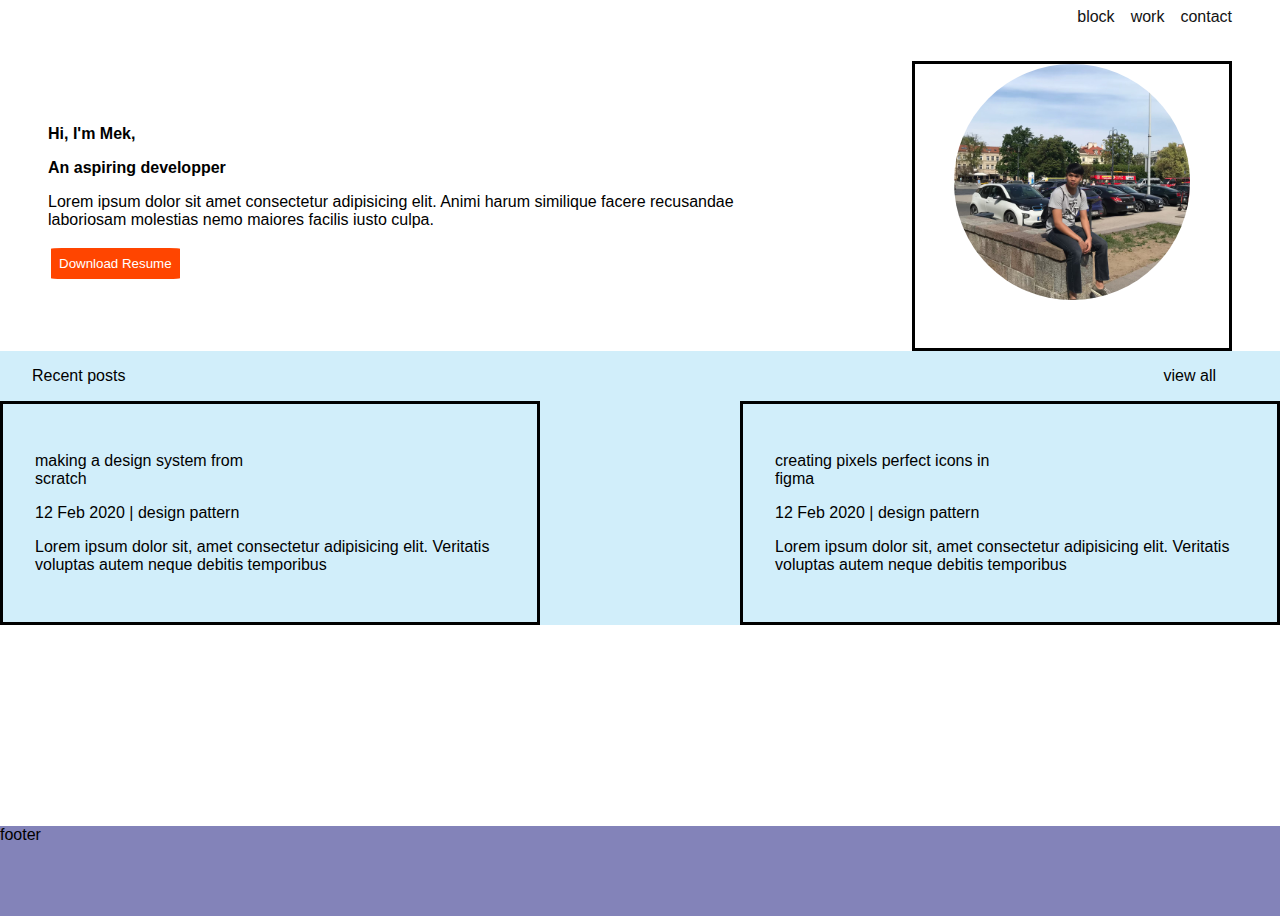
==== index.html @ b4091b67 "Deploy to measure resolution for layout" ====
<!DOCTYPE html>
<html lang="en">
<head>
    <meta charset="UTF-8">
    <meta name="viewport" content="width=device-width, initial-scale=1.0">
    <title>Figma_index</title>
    <link rel="stylesheet" href="./style.css">
</head>
<body>
    <div class="figmaHeader">
        <div class="nav">
            <a href="#">block</a>
            <a href="#">work</a>
            <a href="#">contact</a>
        </div>

    </div>
   
    <main>
        <div class="figmaMain">
            <div class="container">
                <div class="intro">
                    <div class="introContent">
                        <div class="introContentText">

                            <p><strong>Hi, I'm Mek,</strong></p>
                            <p><strong>An aspiring developper</strong></p>
                            
                            <p>Lorem ipsum dolor sit amet consectetur adipisicing elit. Animi harum similique facere recusandae laboriosam molestias nemo maiores facilis iusto culpa.</p>
                        </div>
                        <button>Download Resume</button>
                        
                    </div>
                    <div class="introImage">
                        <img src="./pics/portrait.jpg" alt="">
                    </div>

                </div>
                <div class="recentPost">
                    <div class="recentPostDisplay">
                        <p>Recent posts</p>
                        <p>view all</p>
                    </div>
                    <div class="recentPost1">
                     
                            <div class="left_recent_post">
                                <p>making a design system from <br>scratch</p>
                                <p> 12 Feb 2020 | design pattern</p>
                                <p>Lorem ipsum dolor sit, amet consectetur adipisicing elit. Veritatis voluptas autem neque debitis temporibus </p>
                            </div>
                            
                                <div class="right_recent_post">
                                    <p>creating pixels perfect icons in <br>figma</p>
                                    <p> 12 Feb 2020 | design pattern</p>
                                <p>Lorem ipsum dolor sit, amet consectetur adipisicing elit. Veritatis voluptas autem neque debitis temporibus </p>
                                </div>
                        </div>
                       

                    </div>
                </div>
                <div class="featuredWork">
                    
                </div>
            </div>
        </div>
    </main>
    <footer>
        <div class="figmaFooter">
          footer
        </div>
    </footer>
</body>
</html>
---- style.css ----
/* global start */
*{
    box-sizing: border-box;
    font-family: sans-serif;
}

a{
    text-decoration: none;
    color: rgb(19, 19, 19);
    /* background-color: red; */
}

body{
    margin: 0;
    padding: 0;
}
/* global end */

/* index start */

/* Header start */
.figmaHeader{
    display: flex;
    /* background-color: rgb(0, 255, 157); */
    /* border:solid black; */
    width: 100vw;
    justify-content: flex-end;
    padding-right: 48px;
    padding-top: 8px;
    height: 5vh;
    

}

.nav{
    display: flex;
    gap: 16px;
}

/* .nav > :nth-child(2){
    color: red;
} */
/* Header end */


/* main start */
.figmaMain{
    /* background-color: green; */
    height: 85vh;
    /* border: solid purple; */
    margin-top: 16px;

}

.intro{
    /* background-color: #d71919; */
    display: flex;
    justify-content: space-around;

}



.introImage{

    display: flex;
    justify-content: center;
    border: solid black;
    width: 25%;
    height: 25%;
    padding-bottom: 48px;
}

.introImage img{
    border-radius: 50%;
    width: 75%;
    height: 75%;
}

.introContent{
    /* border: solid black; */
    width: 60%;
    padding-top: 48px;
}

.introContent button{
    background-color: orangered;
    border: solid white;
    color: white;
    padding: 8px;
    border-radius: 10%;
    
}

.recentPost{
    display: flex;
    flex-direction: column;
    background-color: #d1eefa;

}

.recentPostDisplay{
    padding-left: 32px;
    padding-right: 64px ;
    display: flex;
    flex-direction: row;
    justify-content: space-between;
}

.recentPost1{
    display: flex;
    flex-direction: row;
    justify-content: space-around;
    /* border: solid black; */
    gap: 200px;
}
.left_recent_post,.right_recent_post{
border: solid black;
padding: 32px;
}

/* main End */

/* footer Start */
.figmaFooter{
    background-color: rgb(131, 131, 185);
    height: 10vh;

    


}
/* footer End */

/* index end */
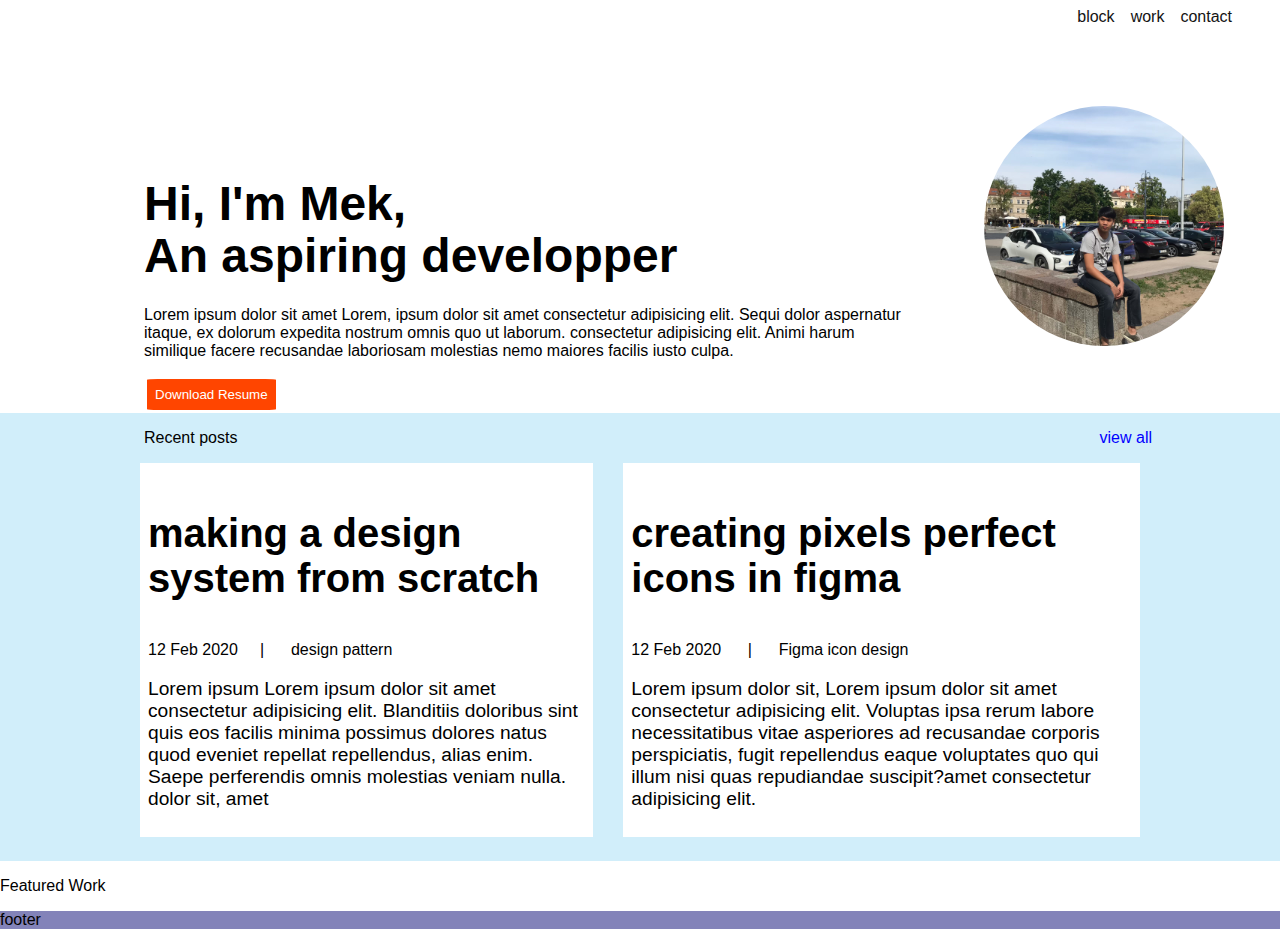
==== commit 13ba4408: "added recent post, check further layout" ====
--- a/index.html
+++ b/index.html
@@ -26,7 +26,7 @@
                             <p><strong>Hi, I'm Mek,</strong></p>
                             <p><strong>An aspiring developper</strong></p>
                             
-                            <p>Lorem ipsum dolor sit amet consectetur adipisicing elit. Animi harum similique facere recusandae laboriosam molestias nemo maiores facilis iusto culpa.</p>
+                            <p>Lorem ipsum dolor sit amet Lorem, ipsum dolor sit amet consectetur adipisicing elit. Sequi dolor aspernatur itaque, ex dolorum expedita nostrum omnis quo ut laborum. consectetur adipisicing elit. Animi harum similique facere recusandae laboriosam molestias nemo maiores facilis iusto culpa.</p>
                         </div>
                         <button>Download Resume</button>
                         
@@ -44,15 +44,21 @@
                     <div class="recentPost1">
                      
                             <div class="left_recent_post">
-                                <p>making a design system from <br>scratch</p>
-                                <p> 12 Feb 2020 | design pattern</p>
-                                <p>Lorem ipsum dolor sit, amet consectetur adipisicing elit. Veritatis voluptas autem neque debitis temporibus </p>
+                                <p><strong>
+
+                                    making a design system from scratch</p>
+                                </strong>
+                                <p> 12 Feb 2020 &nbsp;&nbsp;&nbsp;&nbsp;|&nbsp;&nbsp;&nbsp;&nbsp;&nbsp; design pattern</p>
+                                <p>Lorem ipsum Lorem ipsum dolor sit amet consectetur adipisicing elit. Blanditiis doloribus sint quis eos facilis minima possimus dolores natus quod eveniet repellat repellendus, alias enim. Saepe perferendis omnis molestias veniam nulla. dolor sit, amet </p>
                             </div>
                             
                                 <div class="right_recent_post">
-                                    <p>creating pixels perfect icons in <br>figma</p>
-                                    <p> 12 Feb 2020 | design pattern</p>
-                                <p>Lorem ipsum dolor sit, amet consectetur adipisicing elit. Veritatis voluptas autem neque debitis temporibus </p>
+                                    <p><strong>
+                                        creating pixels perfect icons in figma</p>
+
+                                    </strong>
+                                    <p> 12 Feb 2020 &nbsp;&nbsp;&nbsp;&nbsp;&nbsp;|&nbsp;&nbsp;&nbsp;&nbsp;&nbsp; Figma icon design</p>
+                                <p>Lorem ipsum dolor sit, Lorem ipsum dolor sit amet consectetur adipisicing elit. Voluptas ipsa rerum labore necessitatibus vitae asperiores ad recusandae corporis perspiciatis, fugit repellendus eaque voluptates quo qui illum nisi quas repudiandae suscipit?amet consectetur adipisicing elit. </p>
                                 </div>
                         </div>
                        
@@ -60,6 +66,7 @@
                     </div>
                 </div>
                 <div class="featuredWork">
+                    <p>Featured Work</p>
                     
                 </div>
             </div>
--- a/style.css
+++ b/style.css
@@ -27,7 +27,7 @@
     justify-content: flex-end;
     padding-right: 48px;
     padding-top: 8px;
-    height: 5vh;
+    /* height: 5vh; */
     
 
 }
@@ -46,9 +46,9 @@
 /* main start */
 .figmaMain{
     /* background-color: green; */
-    height: 85vh;
+    /* height: 85vh; */
     /* border: solid purple; */
-    margin-top: 16px;
+    margin-top: 80px;
 
 }
 
@@ -65,7 +65,7 @@
 
     display: flex;
     justify-content: center;
-    border: solid black;
+    /* border: solid black; */
     width: 25%;
     height: 25%;
     padding-bottom: 48px;
@@ -81,6 +81,14 @@
     /* border: solid black; */
     width: 60%;
     padding-top: 48px;
+    margin-left: 128px;
+}
+
+.introContentText  p:nth-child(1)
+, .introContentText p:nth-child(2){
+    font-size: 3rem;
+    line-height: 4px;
+
 }
 
 .introContent button{
@@ -96,15 +104,21 @@
     display: flex;
     flex-direction: column;
     background-color: #d1eefa;
+    padding-bottom: 16px;
 
 }
 
 .recentPostDisplay{
-    padding-left: 32px;
-    padding-right: 64px ;
+    padding-left: 16px;
+    padding-right: 128px ;
     display: flex;
     flex-direction: row;
     justify-content: space-between;
+    margin-left: 128px;
+}
+
+.recentPostDisplay p:nth-child(2){
+    color: blue;
 }
 
 .recentPost1{
@@ -112,19 +126,44 @@
     flex-direction: row;
     justify-content: space-around;
     /* border: solid black; */
-    gap: 200px;
+    gap: 30px;
+    margin-right:140px;
+    margin-left: 140px;
+    /* margin-bottom: 32px; */
+    /* padding-bottom: 128px; */
 }
 .left_recent_post,.right_recent_post{
-border: solid black;
-padding: 32px;
+/* border: solid black; */
+background-color: #fff;
+padding: 8px;
+margin-bottom: 8px;
 }
 
+.left_recent_post p:first-child,.right_recent_post p:first-child{
+    font-size: 2.5rem;
+}
+
+.left_recent_post p:nth-child(4),.right_recent_post p:nth-child(4){
+    font-size: 1.2rem;
+}
+
+.left_recent_post_1{
+    display: flex;
+    flex-direction: row;
+    justify-content: center;
+    gap: 1px;
+    
+}
+
+.left_recent_post_1 p{
+    font-size: 1rem;
+}
 /* main End */
 
 /* footer Start */
 .figmaFooter{
     background-color: rgb(131, 131, 185);
-    height: 10vh;
+    /* height: 10vh; */
 
     
 
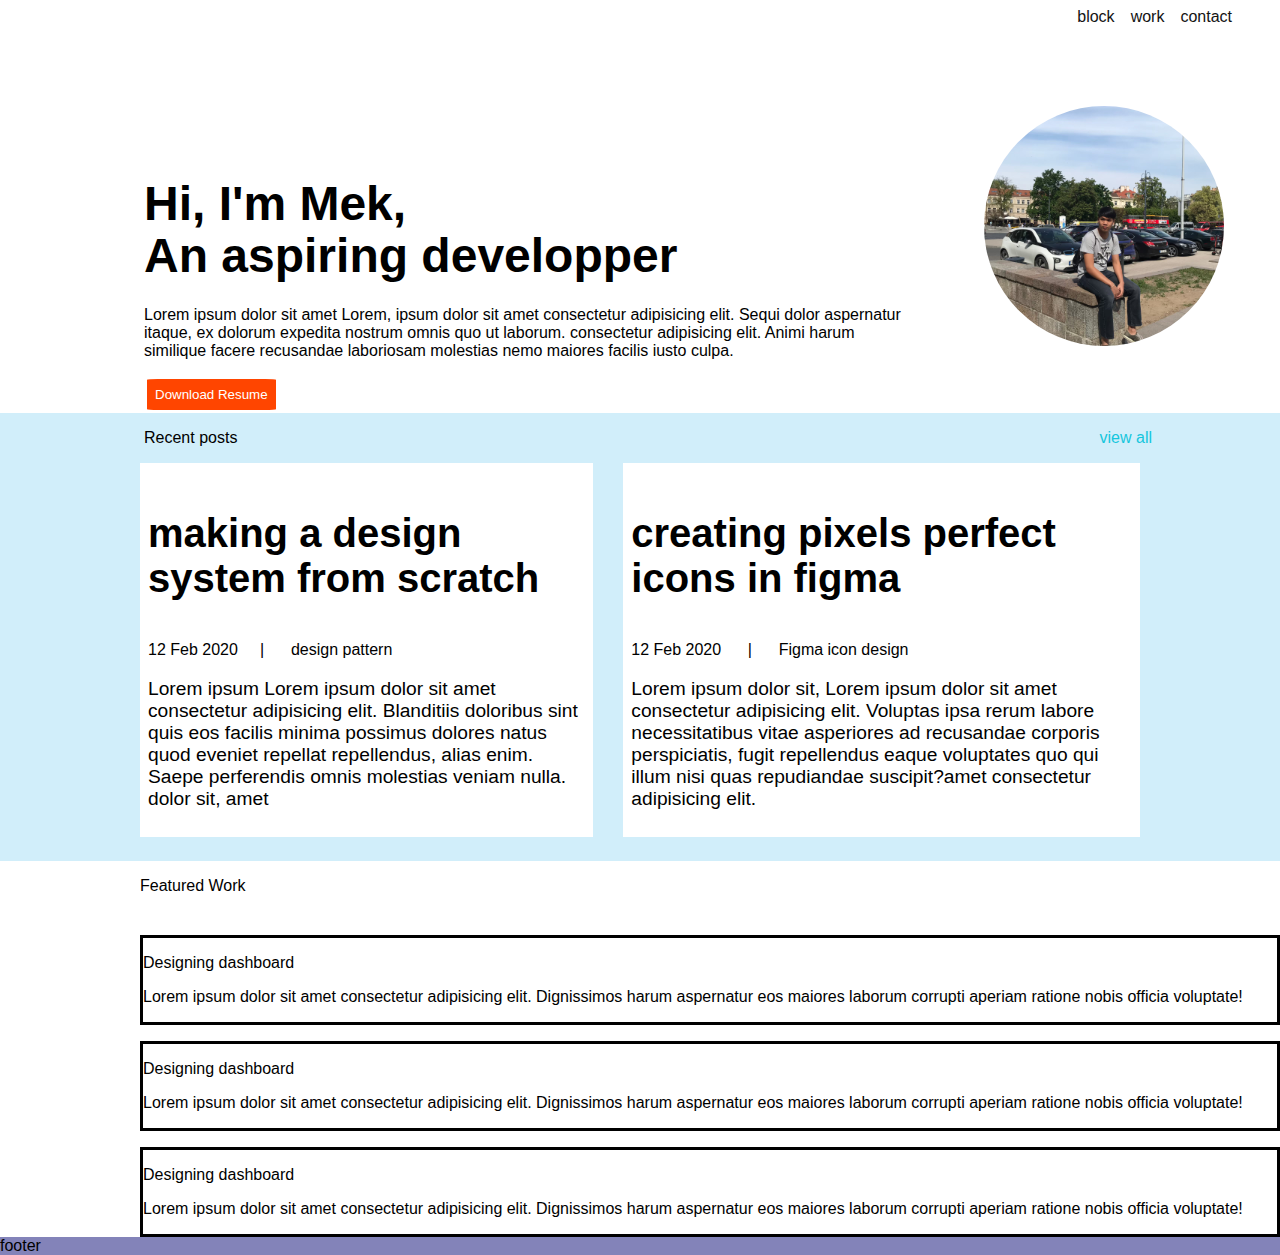
==== commit 956bc12c: "add additional detail about recent post and layout for featured post" ====
--- a/index.html
+++ b/index.html
@@ -67,6 +67,35 @@
                 </div>
                 <div class="featuredWork">
                     <p>Featured Work</p>
+                    <div class="featuredWork_content">
+                     <div class="featuredWork_content_1">
+                        <img src="https://picsum.photos/200/200" alt="">
+                        <div class="featuredWork_content_1_text">
+                            <p>Designing dashboard</p>
+                            <p>Lorem ipsum dolor sit amet consectetur adipisicing elit. Dignissimos harum aspernatur eos maiores laborum corrupti aperiam ratione nobis officia voluptate!</p>
+
+                        </div>
+                        
+                     </div>   
+                     <div class="featuredWork_content_2">
+                        <img src="https://picsum.photos/200/200" alt="">
+                        <div class="featuredWork_content_1_text">
+                            <p>Designing dashboard</p>
+                            <p>Lorem ipsum dolor sit amet consectetur adipisicing elit. Dignissimos harum aspernatur eos maiores laborum corrupti aperiam ratione nobis officia voluptate!</p>
+
+                        </div>
+
+                     </div>   
+                     <div class="featuredWork_content_3">
+                        <img src="https://picsum.photos/200/200" alt="">
+                        <div class="featuredWork_content_1_text">
+                            <p>Designing dashboard</p>
+                            <p>Lorem ipsum dolor sit amet consectetur adipisicing elit. Dignissimos harum aspernatur eos maiores laborum corrupti aperiam ratione nobis officia voluptate!</p>
+
+                        </div>
+
+                     </div>   
+                    </div>
                     
                 </div>
             </div>
--- a/style.css
+++ b/style.css
@@ -118,7 +118,7 @@
 }
 
 .recentPostDisplay p:nth-child(2){
-    color: blue;
+    color: rgb(21, 198, 221);
 }
 
 .recentPost1{
@@ -158,6 +158,20 @@
 .left_recent_post_1 p{
     font-size: 1rem;
 }
+
+.featuredWork{
+    display: flex;
+    flex-direction: column;
+    gap: 8px;
+    margin-left: 140px;
+
+}
+
+.featuredWork_content_1, .featuredWork_content_2, .featuredWork_content_3{
+    display: flex;
+    border: solid black;
+    margin-top: 16px;
+}
 /* main End */
 
 /* footer Start */
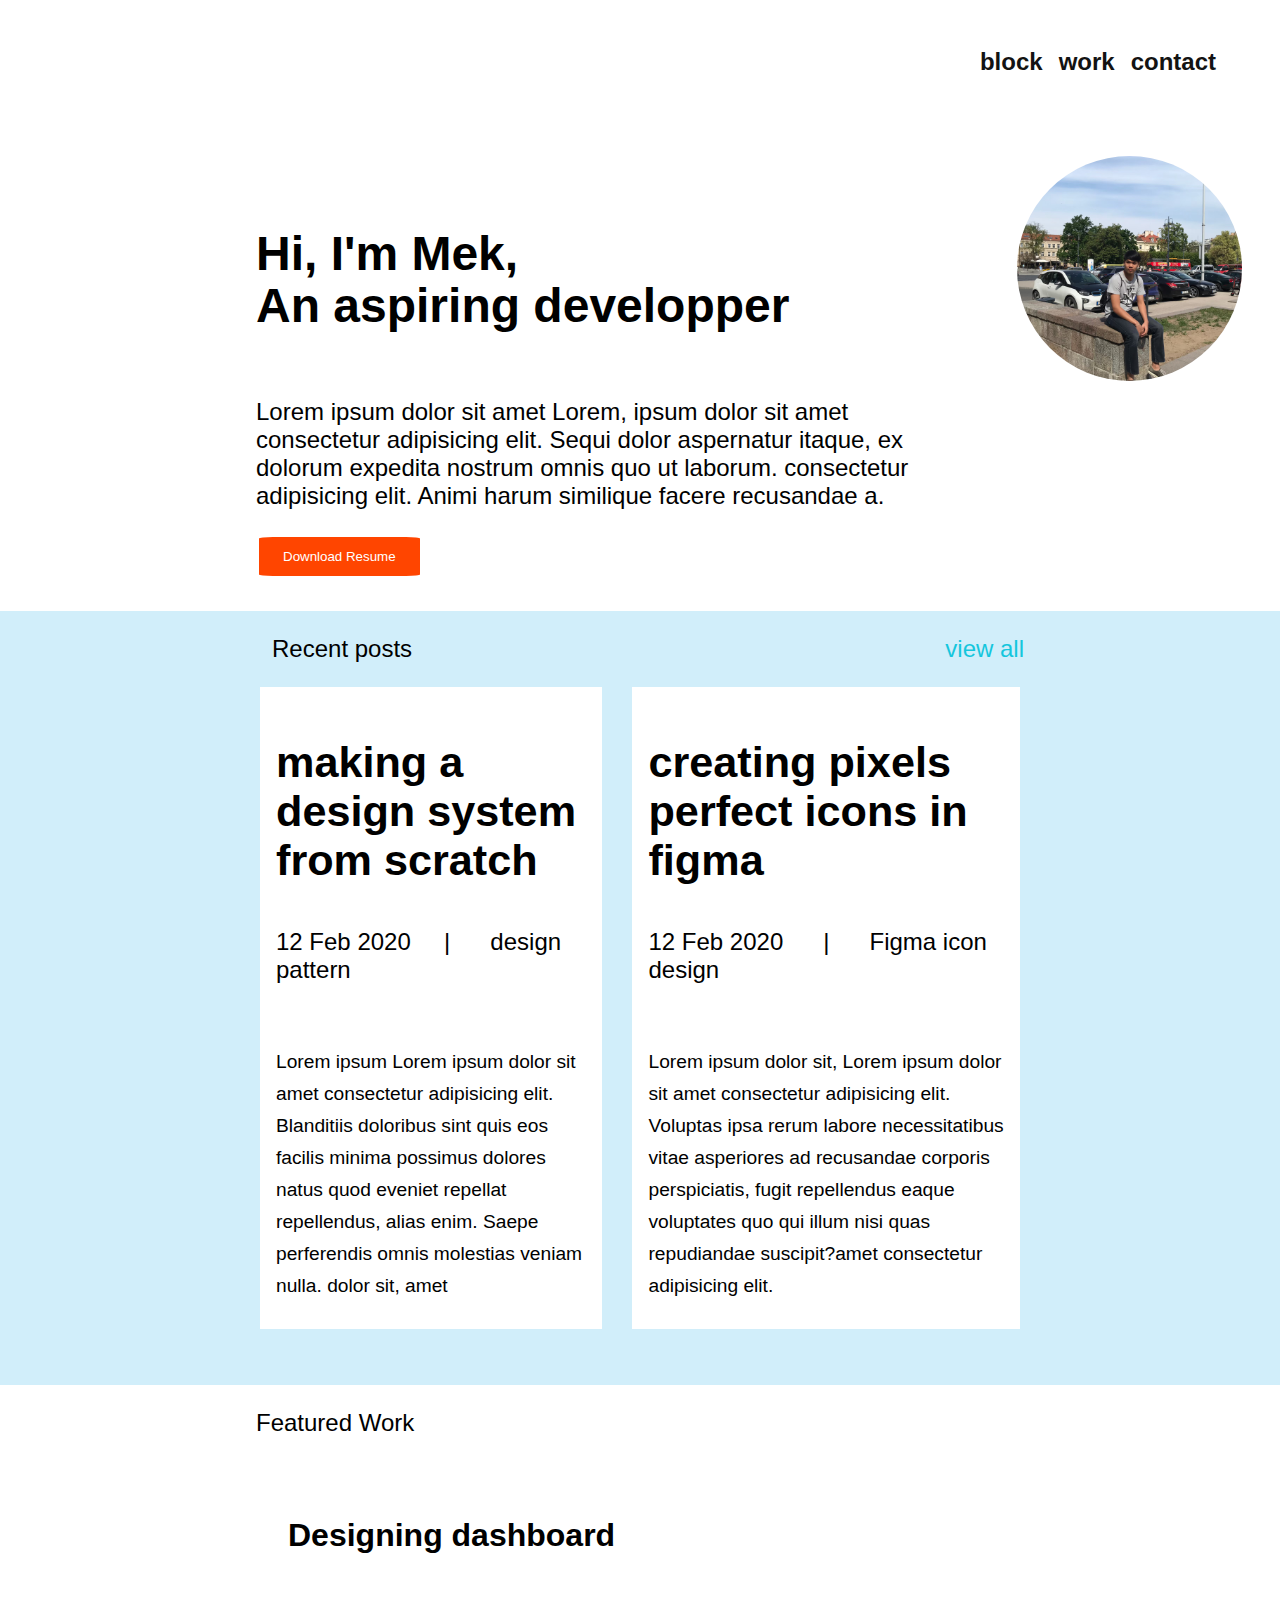
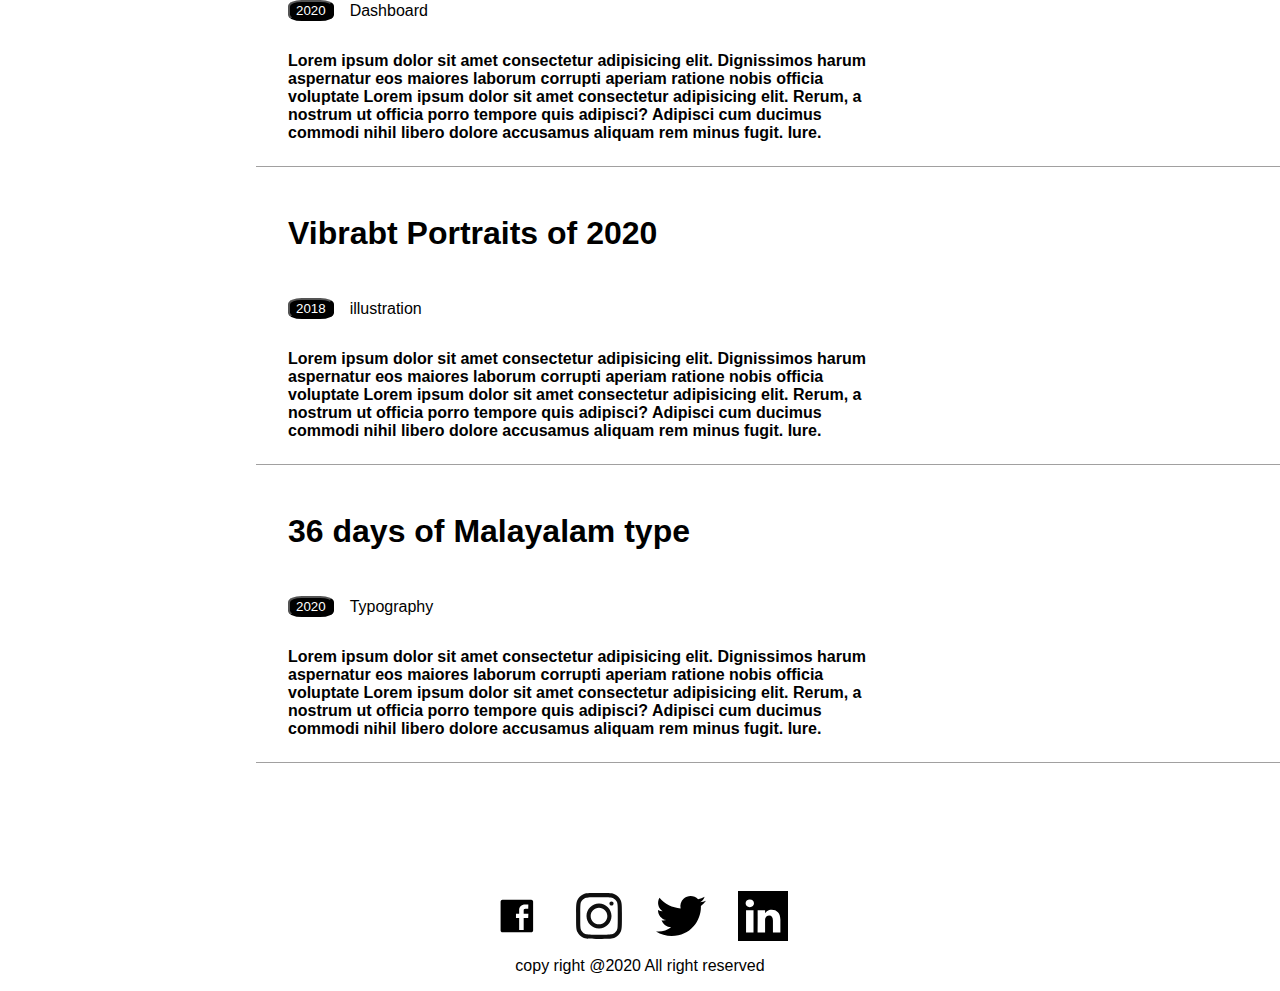
==== commit c3f37a3b: "Finished: index page" ====
--- a/index.html
+++ b/index.html
@@ -25,8 +25,8 @@
 
                             <p><strong>Hi, I'm Mek,</strong></p>
                             <p><strong>An aspiring developper</strong></p>
-                            
-                            <p>Lorem ipsum dolor sit amet Lorem, ipsum dolor sit amet consectetur adipisicing elit. Sequi dolor aspernatur itaque, ex dolorum expedita nostrum omnis quo ut laborum. consectetur adipisicing elit. Animi harum similique facere recusandae laboriosam molestias nemo maiores facilis iusto culpa.</p>
+                            <br>
+                            <p>Lorem ipsum dolor sit amet Lorem, ipsum dolor sit amet consectetur adipisicing elit. Sequi dolor aspernatur itaque, ex dolorum expedita nostrum omnis quo ut laborum. consectetur adipisicing elit. Animi harum similique facere recusandae a.</p>
                         </div>
                         <button>Download Resume</button>
                         
@@ -44,11 +44,13 @@
                     <div class="recentPost1">
                      
                             <div class="left_recent_post">
-                                <p><strong>
-
-                                    making a design system from scratch</p>
-                                </strong>
+                                <p>
+                                    <strong>
+                                     making a design system from scratch
+                                    </strong>
+                                    </p>
                                 <p> 12 Feb 2020 &nbsp;&nbsp;&nbsp;&nbsp;|&nbsp;&nbsp;&nbsp;&nbsp;&nbsp; design pattern</p>
+                                <br>
                                 <p>Lorem ipsum Lorem ipsum dolor sit amet consectetur adipisicing elit. Blanditiis doloribus sint quis eos facilis minima possimus dolores natus quod eveniet repellat repellendus, alias enim. Saepe perferendis omnis molestias veniam nulla. dolor sit, amet </p>
                             </div>
                             
@@ -58,6 +60,7 @@
 
                                     </strong>
                                     <p> 12 Feb 2020 &nbsp;&nbsp;&nbsp;&nbsp;&nbsp;|&nbsp;&nbsp;&nbsp;&nbsp;&nbsp; Figma icon design</p>
+                                    <br>
                                 <p>Lorem ipsum dolor sit, Lorem ipsum dolor sit amet consectetur adipisicing elit. Voluptas ipsa rerum labore necessitatibus vitae asperiores ad recusandae corporis perspiciatis, fugit repellendus eaque voluptates quo qui illum nisi quas repudiandae suscipit?amet consectetur adipisicing elit. </p>
                                 </div>
                         </div>
@@ -69,41 +72,59 @@
                     <p>Featured Work</p>
                     <div class="featuredWork_content">
                      <div class="featuredWork_content_1">
-                        <img src="https://picsum.photos/200/200" alt="">
+                        <img src="https://picsum.photos/300/200" alt="">
                         <div class="featuredWork_content_1_text">
                             <p>Designing dashboard</p>
-                            <p>Lorem ipsum dolor sit amet consectetur adipisicing elit. Dignissimos harum aspernatur eos maiores laborum corrupti aperiam ratione nobis officia voluptate!</p>
-
+                            <div class="featuredWork_content_1_text_button">
+                                <button>2020 </button>  
+                                <p> Dashboard</p>
+                            </div>
+                            <p>Lorem ipsum dolor sit amet consectetur adipisicing elit. Dignissimos harum aspernatur eos maiores laborum corrupti aperiam ratione nobis officia voluptate Lorem ipsum dolor sit amet consectetur adipisicing elit. Rerum, a nostrum ut officia porro tempore quis adipisci? Adipisci cum ducimus commodi nihil libero dolore accusamus aliquam rem minus fugit. Iure.</p>
                         </div>
                         
                      </div>   
                      <div class="featuredWork_content_2">
-                        <img src="https://picsum.photos/200/200" alt="">
-                        <div class="featuredWork_content_1_text">
-                            <p>Designing dashboard</p>
-                            <p>Lorem ipsum dolor sit amet consectetur adipisicing elit. Dignissimos harum aspernatur eos maiores laborum corrupti aperiam ratione nobis officia voluptate!</p>
-
+                        <img src="https://picsum.photos/300/200" alt="">
+                        <div class="featuredWork_content_2_text">
+                            <p>Vibrabt Portraits of 2020</p>
+                            <div class="featuredWork_content_2_text_button">
+                                <button>2018 </button>  
+                                <p> illustration</p>
+                            </div>
+                            <p>Lorem ipsum dolor sit amet consectetur adipisicing elit. Dignissimos harum aspernatur eos maiores laborum corrupti aperiam ratione nobis officia voluptate Lorem ipsum dolor sit amet consectetur adipisicing elit. Rerum, a nostrum ut officia porro tempore quis adipisci? Adipisci cum ducimus commodi nihil libero dolore accusamus aliquam rem minus fugit. Iure.</p>
                         </div>
-
+                        
                      </div>   
                      <div class="featuredWork_content_3">
-                        <img src="https://picsum.photos/200/200" alt="">
-                        <div class="featuredWork_content_1_text">
-                            <p>Designing dashboard</p>
-                            <p>Lorem ipsum dolor sit amet consectetur adipisicing elit. Dignissimos harum aspernatur eos maiores laborum corrupti aperiam ratione nobis officia voluptate!</p>
-
+                        <img src="https://picsum.photos/300/200" alt="">
+                        <div class="featuredWork_content_3_text">
+                            <p>36 days of Malayalam type</p>
+                            <div class="featuredWork_content_3_text_button">
+                                <button>2020 </button>  
+                                <p> Typography</p>
+                            </div>
+                            <p>Lorem ipsum dolor sit amet consectetur adipisicing elit. Dignissimos harum aspernatur eos maiores laborum corrupti aperiam ratione nobis officia voluptate Lorem ipsum dolor sit amet consectetur adipisicing elit. Rerum, a nostrum ut officia porro tempore quis adipisci? Adipisci cum ducimus commodi nihil libero dolore accusamus aliquam rem minus fugit. Iure.</p>
                         </div>
-
+                        
                      </div>   
+                   
+                       
                     </div>
                     
                 </div>
             </div>
         </div>
     </main>
-    <footer>
+    <footer class="footerLayout">
         <div class="figmaFooter">
-          footer
+          <img src="./pics/facebook-svgrepo-com (1).svg" alt="">
+          <img src="./pics/instagram-svgrepo-com.svg" alt="">
+          <img src="./pics/twitter-154-svgrepo-com.svg" alt="">
+          <img src="./pics/linkedin-logo-svgrepo-com.svg" alt="">
+        </div>
+        <div>
+
+            <p>copy right @2020 All right reserved</p>
         </div>
     </footer>
 </body>
--- a/style.css
+++ b/style.css
@@ -13,6 +13,9 @@
 body{
     margin: 0;
     padding: 0;
+    max-width: 1920px;
+    max-height: 1080px;
+    margin: auto;
 }
 /* global end */
 
@@ -23,10 +26,10 @@
     display: flex;
     /* background-color: rgb(0, 255, 157); */
     /* border:solid black; */
-    width: 100vw;
+    /* width: 100vw; */
     justify-content: flex-end;
-    padding-right: 48px;
-    padding-top: 8px;
+    padding-right: 64px;
+    padding-top: 48px;
     /* height: 5vh; */
     
 
@@ -35,12 +38,18 @@
 .nav{
     display: flex;
     gap: 16px;
+}
+
+.nav a{
+    font-size: 1.5rem;
+    font-weight: 800;
 }
 
 /* .nav > :nth-child(2){
     color: red;
 } */
 /* Header end */
+
 
 
 /* main start */
@@ -56,6 +65,7 @@
     /* background-color: #d71919; */
     display: flex;
     justify-content: space-around;
+    margin-bottom: 32px;
 
 }
 
@@ -81,7 +91,8 @@
     /* border: solid black; */
     width: 60%;
     padding-top: 48px;
-    margin-left: 128px;
+    margin-left: 256px;
+    padding-right: 40px;
 }
 
 .introContentText  p:nth-child(1)
@@ -91,11 +102,15 @@
 
 }
 
+.introContentText p:nth-child(4){
+    font-size: 1.5rem;
+}
+
 .introContent button{
     background-color: orangered;
     border: solid white;
     color: white;
-    padding: 8px;
+    padding:12px 24px 12px 24px;
     border-radius: 10%;
     
 }
@@ -104,21 +119,26 @@
     display: flex;
     flex-direction: column;
     background-color: #d1eefa;
-    padding-bottom: 16px;
+    padding-bottom: 48px;
 
 }
 
 .recentPostDisplay{
     padding-left: 16px;
-    padding-right: 128px ;
+    padding-right: 256px ;
     display: flex;
     flex-direction: row;
     justify-content: space-between;
-    margin-left: 128px;
-}
-
+    margin-left: 256px;
+}
+
+.recentPostDisplay p:nth-child(1){
+    /* color: rgb(21, 198, 221); */
+    font-size: 1.5rem;
+}
 .recentPostDisplay p:nth-child(2){
     color: rgb(21, 198, 221);
+    font-size: 1.5rem;
 }
 
 .recentPost1{
@@ -127,8 +147,8 @@
     justify-content: space-around;
     /* border: solid black; */
     gap: 30px;
-    margin-right:140px;
-    margin-left: 140px;
+    margin-right:260px;
+    margin-left: 260px;
     /* margin-bottom: 32px; */
     /* padding-bottom: 128px; */
 }
@@ -137,16 +157,24 @@
 background-color: #fff;
 padding: 8px;
 margin-bottom: 8px;
+padding-left: 16px;
+padding-right: 16px;
 }
 
 .left_recent_post p:first-child,.right_recent_post p:first-child{
-    font-size: 2.5rem;
-}
-
-.left_recent_post p:nth-child(4),.right_recent_post p:nth-child(4){
+    font-size: 2.7rem;
+}
+
+.left_recent_post p:nth-child(2),
+.right_recent_post p:nth-child(3){
+    font-size: 1.5rem;
+}
+
+.left_recent_post p:nth-child(4),
+.right_recent_post p:nth-child(5){
     font-size: 1.2rem;
-}
-
+    line-height: 2rem;
+}
 .left_recent_post_1{
     display: flex;
     flex-direction: row;
@@ -163,25 +191,89 @@
     display: flex;
     flex-direction: column;
     gap: 8px;
-    margin-left: 140px;
-
-}
-
-.featuredWork_content_1, .featuredWork_content_2, .featuredWork_content_3{
-    display: flex;
-    border: solid black;
+    margin-left: 256px;
+    /* padding-right: 128px; */
+
+}
+
+.featuredWork > p{
+    font-size: 1.5rem;
+}
+
+.featuredWork_content_1, 
+.featuredWork_content_2, 
+.featuredWork_content_3{
+    display: flex;
+    border-bottom: solid rgb(161, 160, 160) 0.25px;
     margin-top: 16px;
-}
+    gap: 32px;
+    /* background: red; */
+    padding-right: 128px;
+    padding-bottom: 8px;
+}
+.featuredWork_content_1_text_button,
+.featuredWork_content_2_text_button,
+.featuredWork_content_3_text_button{
+    display: flex;
+    align-items: center;
+    /* justify-content: ; */
+    gap: 16px;
+    margin-top: 0px ;
+}
+
+.featuredWork_content_1_text,
+.featuredWork_content_2_text,
+.featuredWork_content_3_text{
+    display: flex;
+    flex-direction: column;
+    padding-right: 256px;
+}
+
+.featuredWork_content_1_text_button button,
+.featuredWork_content_2_text_button button,
+.featuredWork_content_3_text_button button{
+    background-color: black;
+    border-radius: 30%;
+    color: white;
+}
+.featuredWork_content_1_text p:first-child,
+.featuredWork_content_2_text p:first-child,
+.featuredWork_content_3_text p:first-child{
+    font-weight: bolder;
+    font-size: 2rem;
+}
+.featuredWork_content_1_text p:nth-child(3),
+.featuredWork_content_2_text p:nth-child(3),
+.featuredWork_content_3_text p:nth-child(3){
+    font-weight: bolder;
+    font-size: 1rem;
+}
+
+
+
 /* main End */
 
 /* footer Start */
+.footerLayout{
+/* background-color: red; */
+display: flex;
+flex-direction: column;
+align-items: center;
+margin-top: 128px;
+}
 .figmaFooter{
-    background-color: rgb(131, 131, 185);
+    /* background-color: rgb(131, 131, 185); */
     /* height: 10vh; */
-
-    
-
-
+    display: flex;
+    justify-content: center;
+    align-items: center;
+    gap: 32px;
+}
+
+.figmaFooter img{
+    height: 50px;
+    width: 50px;
+    /* display: inline-block; */
 }
 /* footer End */
 
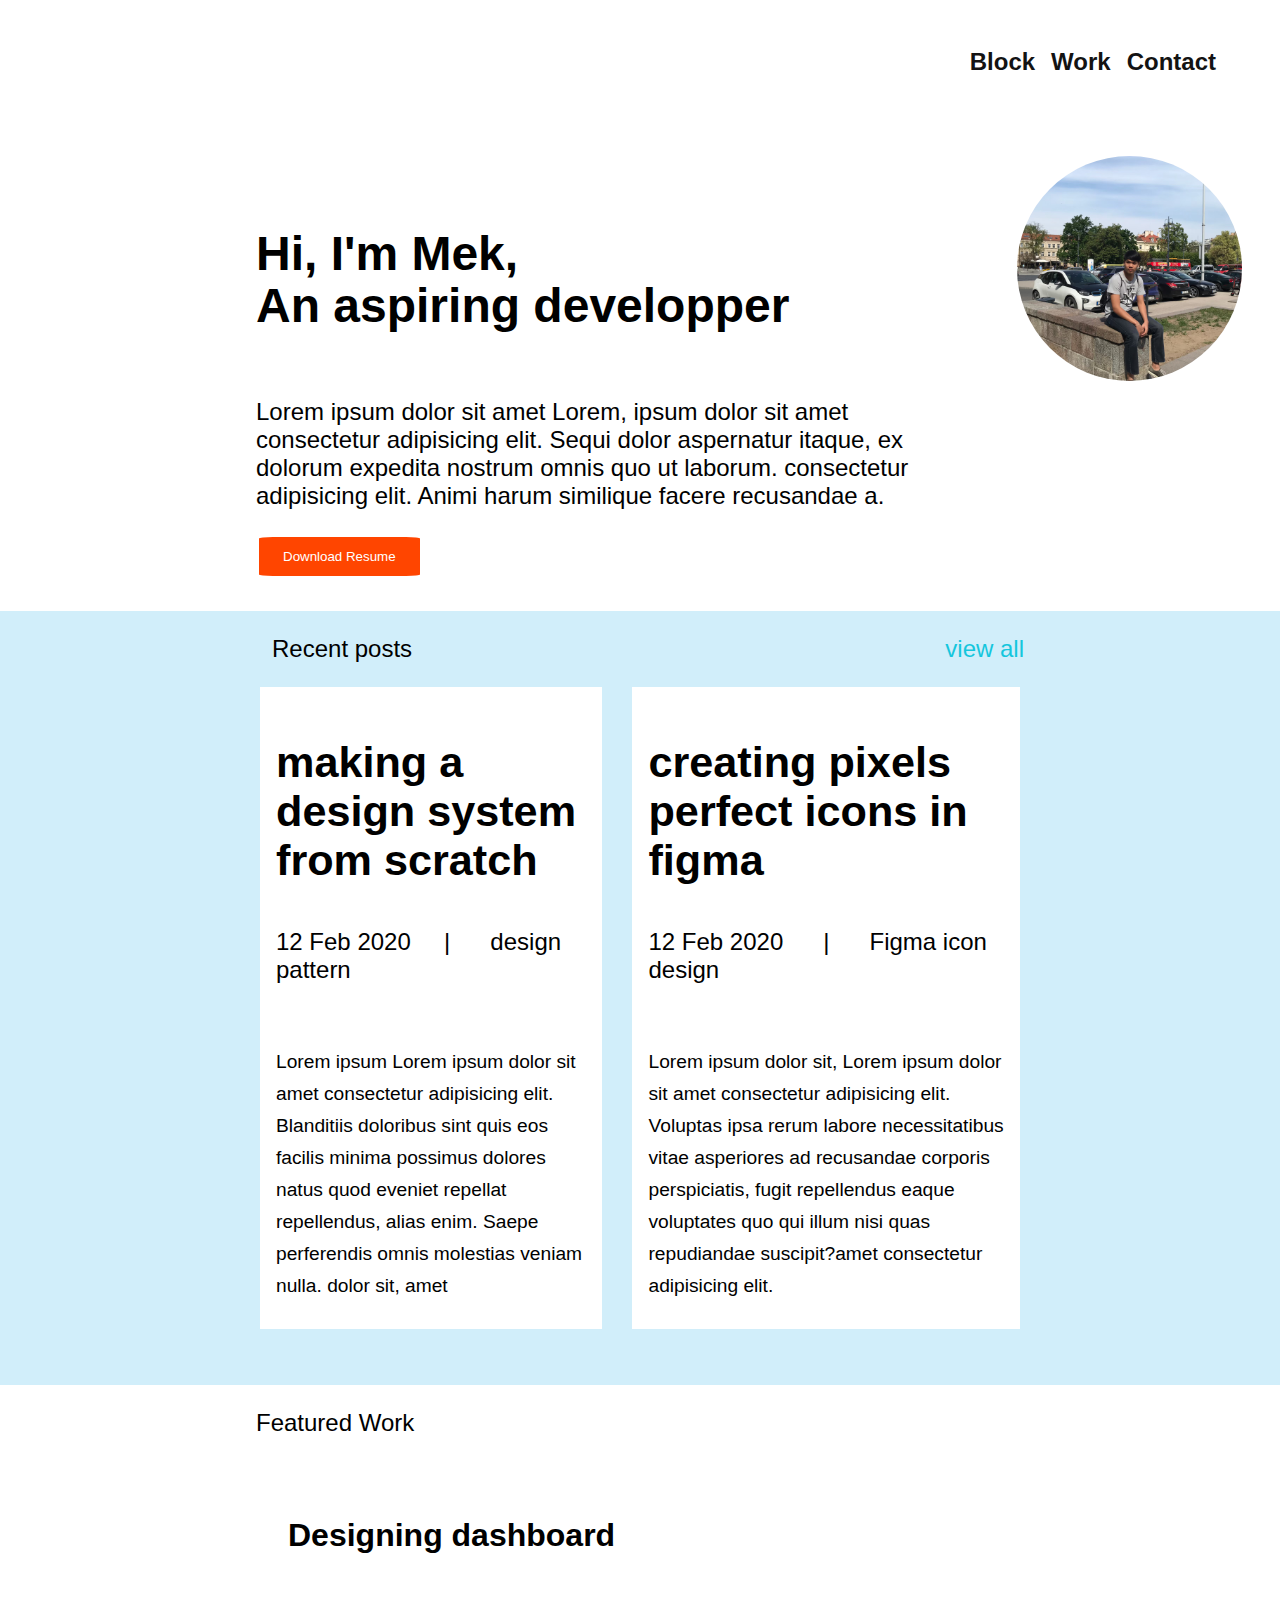
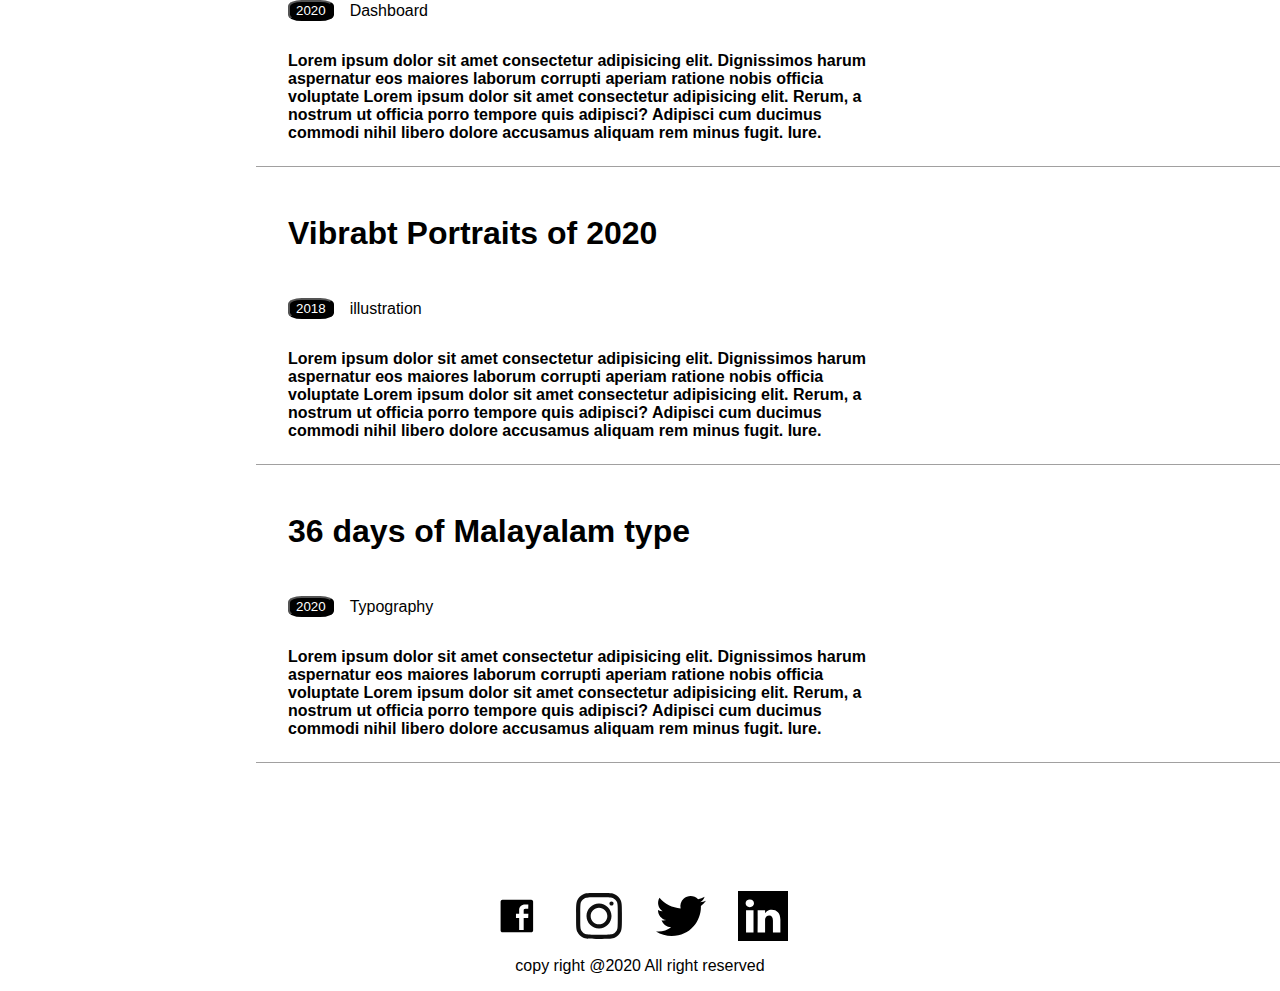
==== commit 2c95a2f6: "Finished:blog and work page" ====
--- a/index.html
+++ b/index.html
@@ -9,9 +9,9 @@
 <body>
     <div class="figmaHeader">
         <div class="nav">
-            <a href="#">block</a>
-            <a href="#">work</a>
-            <a href="#">contact</a>
+            <a href="./blog.html">Block</a>
+            <a href="./work.html">Work</a>
+            <a href="./index.html">Contact</a>
         </div>
 
     </div>
--- a/style.css
+++ b/style.css
@@ -39,11 +39,37 @@
     display: flex;
     gap: 16px;
 }
-
 .nav a{
     font-size: 1.5rem;
     font-weight: 800;
 }
+.navBlock{
+    display: flex;
+    gap: 16px;
+}
+.navBlock a{
+    font-size: 1.5rem;
+    font-weight: 800;
+}
+.navBlock a:first-child{
+    font-size: 1.5rem;
+    font-weight: 800;
+    color: red;
+}
+.navWork {
+    display: flex;
+    gap: 16px;
+}
+.navWork a{
+    font-size: 1.5rem;
+    font-weight: 800;
+}
+.navWork a:nth-child(2){
+    font-size: 1.5rem;
+    font-weight: 800;
+    color: red;
+}
+
 
 /* .nav > :nth-child(2){
     color: red;
